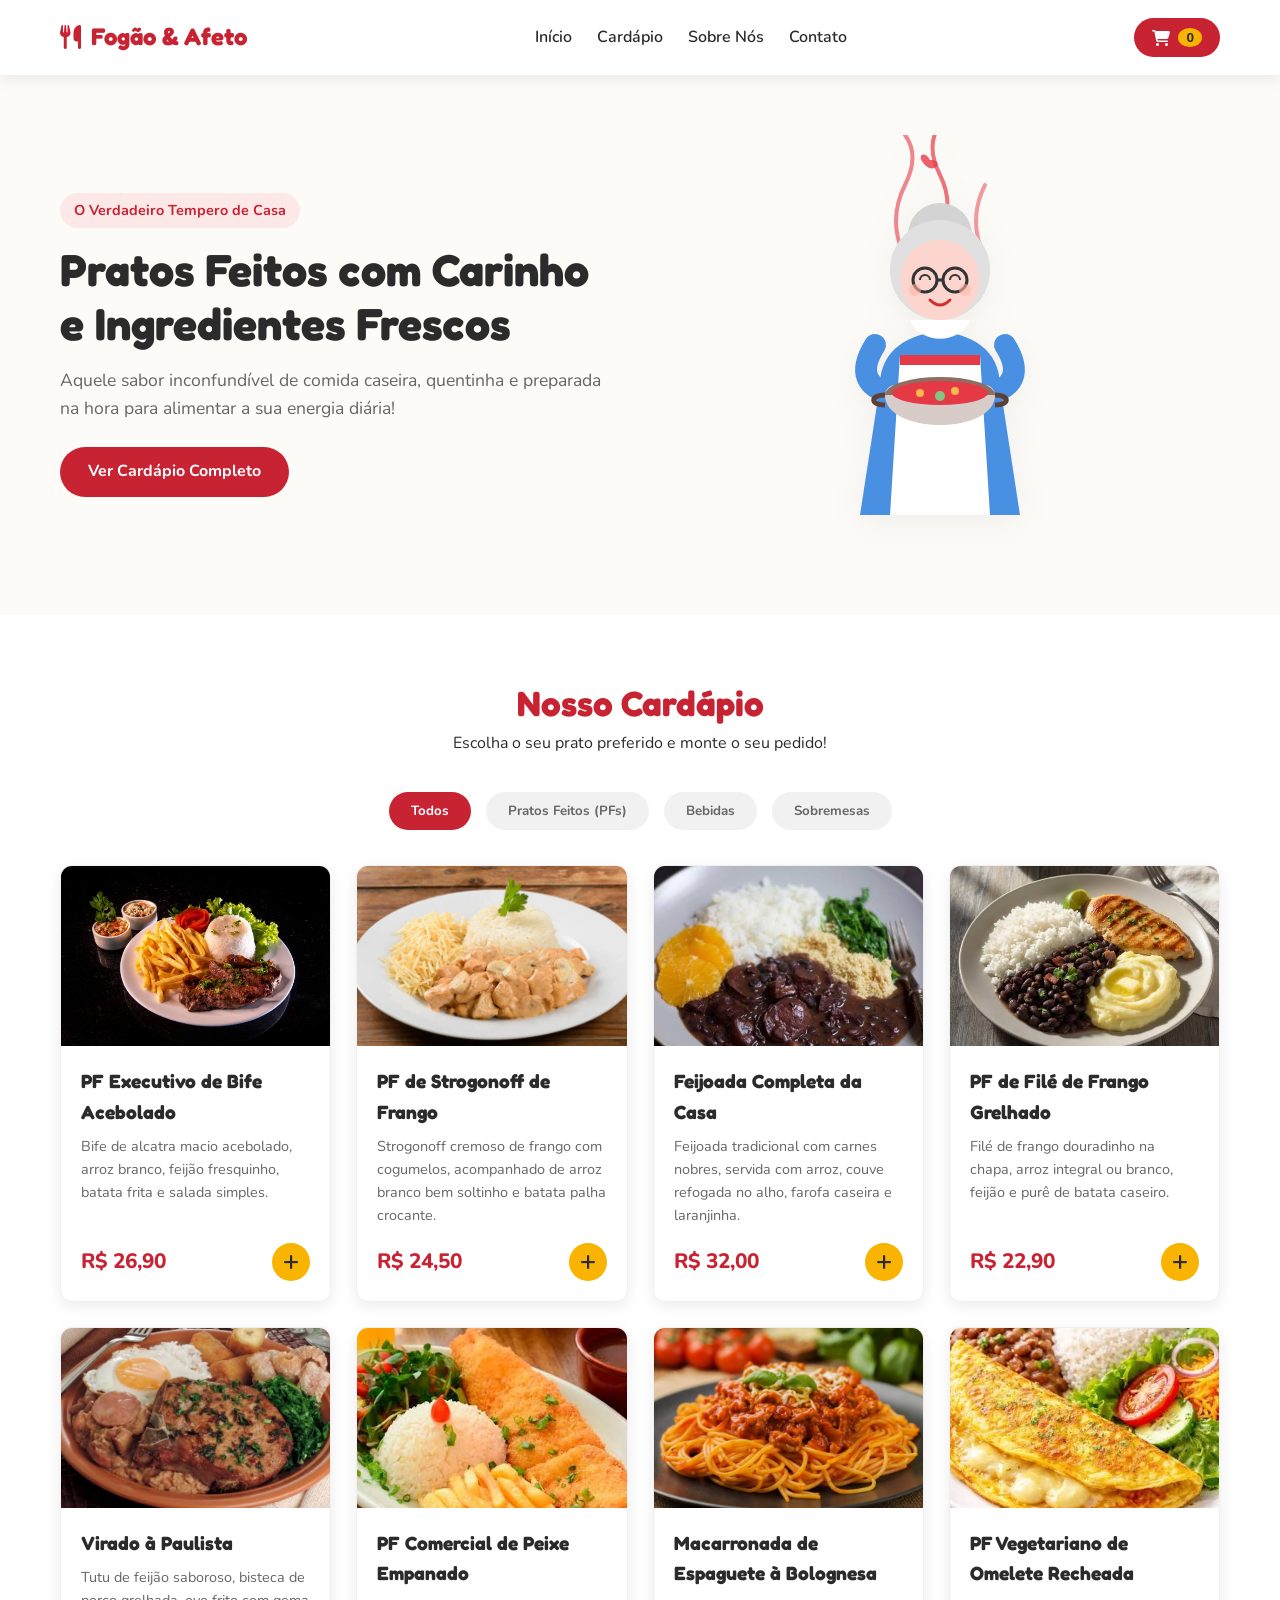
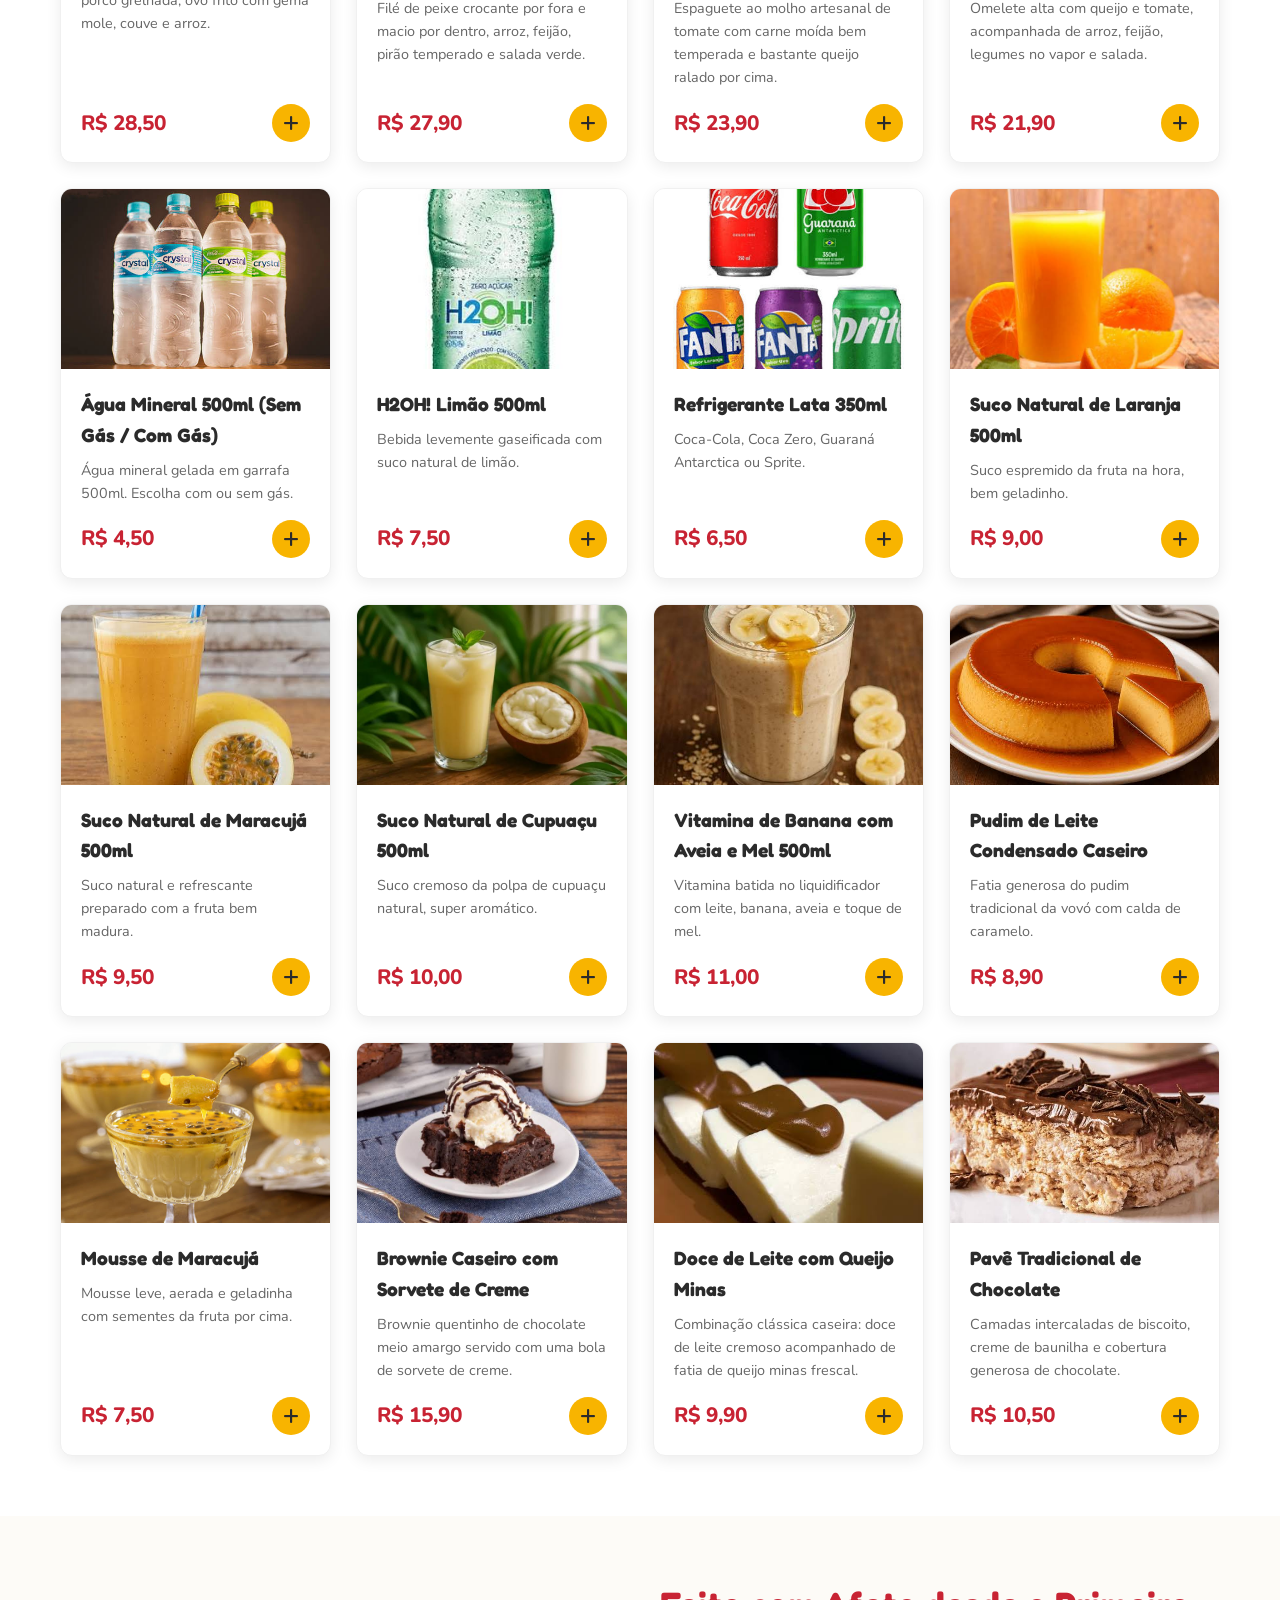
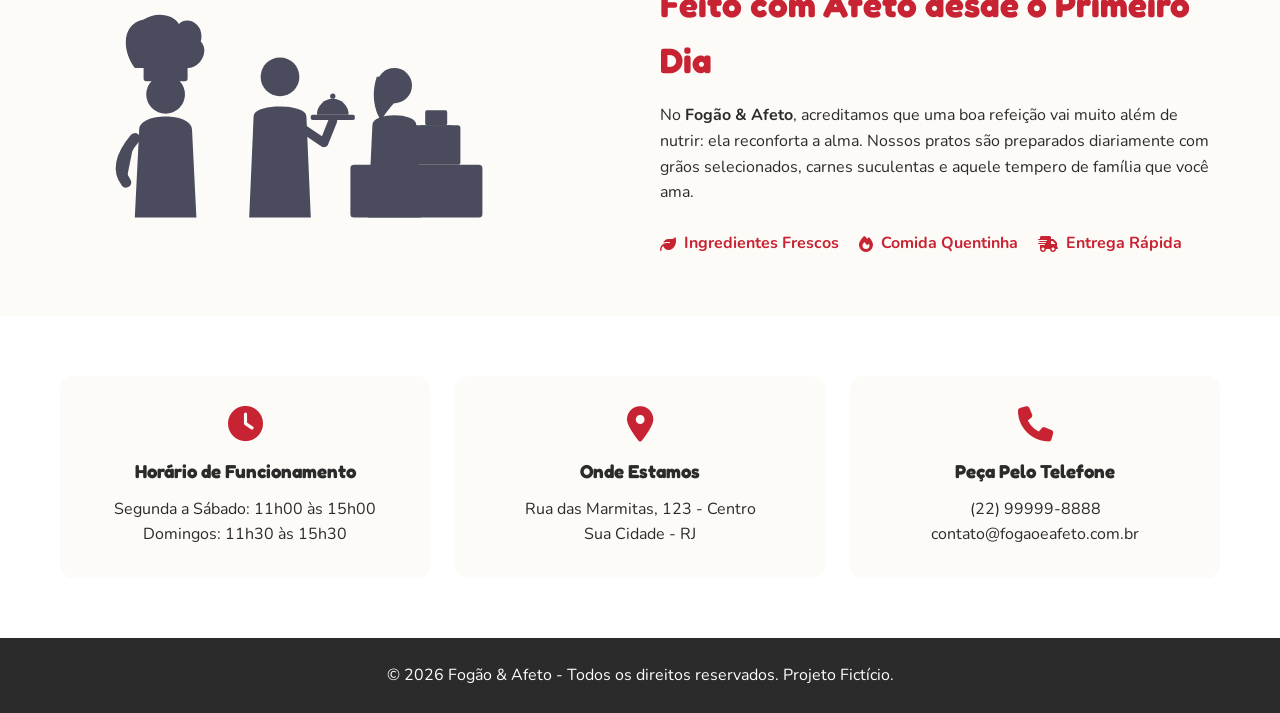
==== index.html @ 915a9071 "Add files via upload Publicando site Fogão e Afeto" ====
<!DOCTYPE html>
<html lang="pt-BR">

<head>
  <meta charset="UTF-8">
  <meta name="viewport" content="width=device-width, initial-scale=1.0">
  <title>Fogão & Afeto | Comida Caseira</title>
  <!-- Google Fonts -->
  <link rel="preconnect" href="https://fonts.googleapis.com">
  <link rel="preconnect" href="https://fonts.gstatic.com" crossorigin>
  <link href="https://fonts.googleapis.com/css2?family=Fredoka:wght@400;600;700&family=Nunito:wght@400;600;700;800&display=swap" rel="stylesheet">
  <!-- Font Awesome Icons -->
  <link rel="stylesheet" href="https://cdnjs.cloudflare.com/ajax/libs/font-awesome/6.4.0/css/all.min.css">
  <!-- CSS Customizado -->
  <link rel="stylesheet" href="style.css">
</head>

<body>

  <!-- NAVBAR -->
  <header class="navbar">
    <div class="container nav-container">
      <div class="logo">
        <i class="fa-solid fa-utensils"></i>
        <span>Fogão & Afeto</span>
      </div>

      <nav class="nav-menu">
        <a href="#home">Início</a>
        <a href="#cardapio">Cardápio</a>
        <a href="#sobre">Sobre Nós</a>
        <a href="#contato">Contato</a>
      </nav>

      <button class="cart-btn" id="open-cart-btn">
        <i class="fa-solid fa-cart-shopping"></i>
        <span class="cart-count" id="cart-count">0</span>
      </button>
    </div>
  </header>

  <!-- HERO SECTION (Com a Vovó SVG sem fundo) -->
  <section id="home" class="hero">
    <div class="container hero-content">
      <div class="hero-text">
        <span class="badge">O Verdadeiro Tempero de Casa</span>
        <h1>Pratos Feitos com Carinho e Ingredientes Frescos</h1>
        <p>Aquele sabor inconfundível de comida caseira, quentinha e preparada na hora para alimentar a sua energia diária!</p>
        <a href="#cardapio" class="btn btn-primary">Ver Cardápio Completo</a>
      </div>
      <div class="hero-image">
        <svg viewBox="0 0 400 420" class="vovo-svg" xmlns="http://www.w3.org/2000/svg">
          <!-- Vapores / Fumacinha com corações -->
          <path d="M 160 110 Q 150 80 165 50 Q 180 20 165 0" fill="none" stroke="#E63946" stroke-width="4" stroke-linecap="round" opacity="0.6" />
          <path d="M 200 100 Q 215 70 200 40 Q 185 10 200 -10" fill="none" stroke="#E63946" stroke-width="4" stroke-linecap="round" opacity="0.7" />
          <path d="M 240 110 Q 230 80 245 50" fill="none" stroke="#E63946" stroke-width="4" stroke-linecap="round" opacity="0.5" />
          <path d="M 190 25 C 185 15, 175 20, 185 30 C 195 40, 205 25, 190 25 Z" fill="#E63946" opacity="0.8" />

          <!-- Cabelo Coque -->
          <circle cx="200" cy="100" r="32" fill="#D3D3D3" />
          <circle cx="200" cy="135" r="50" fill="#E0E0E0" />

          <!-- Rosto -->
          <circle cx="200" cy="145" r="40" fill="#FCD5CE" />

          <!-- Óculos e Olhos -->
          <circle cx="185" cy="145" r="12" fill="none" stroke="#333" stroke-width="3" />
          <circle cx="215" cy="145" r="12" fill="none" stroke="#333" stroke-width="3" />
          <line x1="197" y1="145" x2="203" y2="145" stroke="#333" stroke-width="3" />
          <path d="M 180 145 A 5 5 0 0 1 190 145" fill="none" stroke="#333" stroke-width="2" />
          <path d="M 210 145 A 5 5 0 0 1 220 145" fill="none" stroke="#333" stroke-width="2" />

          <!-- Sorriso e Bochechas -->
          <path d="M 190 165 Q 200 175 210 165" fill="none" stroke="#D32F2F" stroke-width="3" stroke-linecap="round" />
          <circle cx="175" cy="155" r="6" fill="#FFB5A7" opacity="0.6" />
          <circle cx="225" cy="155" r="6" fill="#FFB5A7" opacity="0.6" />

          <!-- Roupa / Vestido -->
          <path d="M 140 250 C 140 180, 260 180, 260 250 L 280 380 L 120 380 Z" fill="#4A90E2" />
          <path d="M 170 185 C 180 210, 220 210, 230 185 Z" fill="#FFF" />

          <!-- Avental -->
          <path d="M 160 220 L 240 220 L 250 380 L 150 380 Z" fill="#FFFFFF" />
          <path d="M 160 220 L 240 220 L 240 230 L 160 230 Z" fill="#E63946" />

          <!-- Braços segurando a panela -->
          <path d="M 135 210 Q 110 250 155 260" fill="none" stroke="#4A90E2" stroke-width="22" stroke-linecap="round" />
          <path d="M 265 210 Q 290 250 245 260" fill="none" stroke="#4A90E2" stroke-width="22" stroke-linecap="round" />
          <circle cx="155" cy="260" r="10" fill="#FCD5CE" />
          <circle cx="245" cy="260" r="10" fill="#FCD5CE" />

          <!-- Panela de Comida -->
          <ellipse cx="200" cy="260" rx="55" ry="18" fill="#8D6E63" />
          <path d="M 145 260 C 145 300, 255 300, 255 260 Z" fill="#D7CCC8" />
          <path d="M 145 260 C 130 260, 130 270, 145 270" fill="none" stroke="#5D4037" stroke-width="5" />
          <path d="M 255 260 C 270 260, 270 270, 255 270" fill="none" stroke="#5D4037" stroke-width="5" />
          <ellipse cx="200" cy="258" rx="48" ry="12" fill="#E63946" />
          <circle cx="180" cy="258" r="4" fill="#FFB74D" />
          <circle cx="200" cy="261" r="5" fill="#81C784" />
          <circle cx="215" cy="256" r="4" fill="#FFB74D" />
        </svg>
      </div>
    </div>
  </section>

  <!-- SEÇÃO DE CARDÁPIO -->
  <section id="cardapio" class="menu-section">
    <div class="container">
      <div class="section-header">
        <h2>Nosso Cardápio</h2>
        <p>Escolha o seu prato preferido e monte o seu pedido!</p>
      </div>

      <!-- Filtros de Categoria -->
      <div class="category-filters">
        <button class="filter-btn active" data-category="todos">Todos</button>
        <button class="filter-btn" data-category="pfs">Pratos Feitos (PFs)</button>
        <button class="filter-btn" data-category="bebidas">Bebidas</button>
        <button class="filter-btn" data-category="sobremesas">Sobremesas</button>
      </div>

      <!-- Grid de Pratos (Renderizado via JS) -->
      <div class="menu-grid" id="menu-grid"></div>
    </div>
  </section>

  <!-- SEÇÃO SOBRE NÓS (Com as Silhuetas da Equipe) -->
  <section id="sobre" class="about-section">
    <div class="container about-container">
      <div class="about-image">
        <svg viewBox="0 0 500 300" class="team-silhouettes" xmlns="http://www.w3.org/2000/svg">
          <g fill="#2B2D42">
            <!-- 1. Chef de Cozinha -->
            <path d="M 85 100 C 70 80, 70 50, 95 45 C 110 35, 130 40, 135 50 C 145 40, 165 50, 160 70 C 170 80, 160 100, 145 100 Z" />
            <rect x="95" y="95" width="50" height="20" rx="3" />
            <circle cx="120" cy="130" r="22" />
            <path d="M 85 270 L 90 170 C 90 150, 150 150, 150 170 L 155 270 Z" />
            <path d="M 85 180 Q 60 210 75 230" stroke="#2B2D42" stroke-width="12" stroke-linecap="round" />

            <!-- 2. Garçom com Bandeja -->
            <circle cx="250" cy="110" r="22" />
            <path d="M 215 270 L 220 155 C 220 140, 280 140, 280 155 L 285 270 Z" />
            <path d="M 270 165 L 300 185 L 310 160" fill="none" stroke="#2B2D42" stroke-width="10" stroke-linecap="round" stroke-linejoin="round" />
            <rect x="285" y="153" width="50" height="6" rx="2" />
            <path d="M 292 153 A 18 18 0 0 1 328 153 Z" />
            <circle cx="310" cy="132" r="3" />

            <!-- 3. Moça no Caixa -->
            <circle cx="380" cy="120" r="20" />
            <path d="M 360 110 C 350 140, 365 160, 365 160 C 375 140, 395 130, 395 110 Z" />
            <path d="M 350 270 L 355 165 C 355 150, 405 150, 405 165 L 410 270 Z" />
            <rect x="330" y="210" width="150" height="60" fill="#2B2D42" rx="4" />
            <rect x="400" y="165" width="55" height="45" rx="3" />
            <polygon points="410,165 445,165 450,185 405,185" />
            <rect x="415" y="148" width="25" height="17" rx="2" />
          </g>
        </svg>
      </div>
      <div class="about-text">
        <h2>Feito com Afeto desde o Primeiro Dia</h2>
        <p>No <strong>Fogão & Afeto</strong>, acreditamos que uma boa refeição vai muito além de nutrir: ela reconforta a alma. Nossos pratos são preparados diariamente com grãos selecionados, carnes suculentas e aquele tempero de família que você ama.</p>
        <div class="features">
          <div class="feature-item">
            <i class="fa-solid fa-leaf"></i>
            <span>Ingredientes Frescos</span>
          </div>
          <div class="feature-item">
            <i class="fa-solid fa-fire"></i>
            <span>Comida Quentinha</span>
          </div>
          <div class="feature-item">
            <i class="fa-solid fa-truck-fast"></i>
            <span>Entrega Rápida</span>
          </div>
        </div>
      </div>
    </div>
  </section>

  <!-- SEÇÃO DE CONTATO E HORÁRIOS -->
  <section id="contato" class="info-section">
    <div class="container info-grid">
      <div class="info-card">
        <i class="fa-solid fa-clock"></i>
        <h3>Horário de Funcionamento</h3>
        <p>Segunda a Sábado: 11h00 às 15h00</p>
        <p>Domingos: 11h30 às 15h30</p>
      </div>
      <div class="info-card">
        <i class="fa-solid fa-location-dot"></i>
        <h3>Onde Estamos</h3>
        <p>Rua das Marmitas, 123 - Centro</p>
        <p>Sua Cidade - RJ</p>
      </div>
      <div class="info-card">
        <i class="fa-solid fa-phone"></i>
        <h3>Peça Pelo Telefone</h3>
        <p>(22) 99999-8888</p>
        <p>contato@fogaoeafeto.com.br</p>
      </div>
    </div>
  </section>

  <!-- RODAPÉ -->
  <footer class="footer">
    <div class="container">
      <p>&copy; 2026 Fogão & Afeto - Todos os direitos reservados. Projeto Fictício.</p>
    </div>
  </footer>

  <!-- MODAL DO CARRINHO DE COMPRAS -->
  <div class="cart-modal" id="cart-modal">
    <div class="cart-modal-content">
      <div class="cart-header">
        <h3>Seu Pedido</h3>
        <button class="close-btn" id="close-cart-btn">&times;</button>
      </div>

      <div class="cart-items" id="cart-items">
        <!-- Itens do carrinho aparecem aqui dinamicamente -->
      </div>

      <div class="cart-footer">
        <div class="cart-summary">
          <div class="summary-line">
            <span>Subtotal:</span>
            <span id="subtotal-val">R$ 0,00</span>
          </div>
          <div class="summary-line">
            <span>Taxa de Entrega:</span>
            <span>R$ 5,00</span>
          </div>
          <div class="summary-line total">
            <span>Total:</span>
            <span id="total-val">R$ 5,00</span>
          </div>
        </div>

        <button class="btn btn-checkout" id="checkout-btn">
          <i class="fa-brands fa-whatsapp"></i> Finalizar Pedido no WhatsApp
        </button>
      </div>
    </div>
  </div>

  <script src="script.js"></script>
</body>

</html>
---- style.css ----
/* RESET BÁSICO */
* {
  margin: 0;
  padding: 0;
  box-sizing: border-box;
}

html {
  scroll-behavior: smooth;
}

:root {
  --primary-color: #c82333;
  --primary-hover: #a71d2a;
  --secondary-color: #f8b400;
  --text-dark: #2b2b2b;
  --text-light: #666666;
  --bg-light: #fdfbf7;
  --white: #ffffff;
  --shadow: 0 4px 15px rgba(0, 0, 0, 0.08);
  --radius: 12px;
}

body {
  font-family: "Nunito", sans-serif;
  background-color: var(--bg-light);
  color: var(--text-dark);
  line-height: 1.6;
}

h1,
h2,
h3,
.logo span {
  font-family: "Fredoka", sans-serif;
}

.container {
  max-width: 1200px;
  margin: 0 auto;
  padding: 0 20px;
}

/* NAVBAR */
.navbar {
  background-color: var(--white);
  box-shadow: var(--shadow);
  position: sticky;
  top: 0;
  z-index: 100;
}

.nav-container {
  display: flex;
  justify-content: space-between;
  align-items: center;
  height: 75px;
}

.logo {
  display: flex;
  align-items: center;
  gap: 10px;
  font-size: 1.5rem;
  font-weight: 700;
  color: var(--primary-color);
}

.nav-menu {
  display: flex;
  gap: 25px;
}

.nav-menu a {
  text-decoration: none;
  color: var(--text-dark);
  font-weight: 600;
  transition: color 0.2s;
}

.nav-menu a:hover {
  color: var(--primary-color);
}

.cart-btn {
  background-color: var(--primary-color);
  color: var(--white);
  border: none;
  padding: 10px 18px;
  border-radius: 20px;
  cursor: pointer;
  display: flex;
  align-items: center;
  gap: 8px;
  font-size: 1rem;
  font-weight: 700;
  transition: background-color 0.2s;
}

.cart-btn:hover {
  background-color: var(--primary-hover);
}

.cart-count {
  background-color: var(--secondary-color);
  color: var(--text-dark);
  padding: 2px 8px;
  border-radius: 50%;
  font-size: 0.85rem;
}

/* HERO SECTION (Com a Vovó SVG) */
.hero {
  padding: 60px 0;
}

.hero-content {
  display: grid;
  grid-template-columns: 1fr 1fr;
  align-items: center;
  gap: 40px;
}

.badge {
  background-color: #fde8e8;
  color: var(--primary-color);
  padding: 6px 14px;
  border-radius: 20px;
  font-weight: 700;
  font-size: 0.9rem;
  display: inline-block;
  margin-bottom: 15px;
}

.hero-text h1 {
  font-size: 2.8rem;
  color: var(--text-dark);
  line-height: 1.2;
  margin-bottom: 15px;
}

.hero-text p {
  color: var(--text-light);
  font-size: 1.1rem;
  margin-bottom: 25px;
}

.btn {
  display: inline-block;
  padding: 12px 28px;
  border-radius: 30px;
  text-decoration: none;
  font-weight: 700;
  transition:
    transform 0.2s,
    background-color 0.2s;
}

.btn-primary {
  background-color: var(--primary-color);
  color: var(--white);
}

.btn-primary:hover {
  background-color: var(--primary-hover);
  transform: translateY(-2px);
}

.hero-image {
  display: flex;
  justify-content: center;
  align-items: center;
  background: transparent;
}

.vovo-svg {
  width: 100%;
  max-width: 400px;
  height: auto;
  filter: drop-shadow(0px 8px 16px rgba(0, 0, 0, 0.05));
}

/* CARDÁPIO */
.menu-section {
  padding: 60px 0;
  background-color: var(--white);
}

.section-header {
  text-align: center;
  margin-bottom: 35px;
}

.section-header h2 {
  font-size: 2.2rem;
  color: var(--primary-color);
}

.category-filters {
  display: flex;
  justify-content: center;
  gap: 15px;
  margin-bottom: 35px;
  flex-wrap: wrap;
}

.filter-btn {
  background-color: #f1f1f1;
  border: none;
  padding: 10px 22px;
  border-radius: 20px;
  cursor: pointer;
  font-weight: 700;
  font-family: "Nunito", sans-serif;
  color: var(--text-light);
  transition: all 0.2s;
}

.filter-btn.active,
.filter-btn:hover {
  background-color: var(--primary-color);
  color: var(--white);
}

.menu-grid {
  display: grid;
  grid-template-columns: repeat(auto-fill, minmax(260px, 1fr));
  gap: 25px;
}

.card {
  background-color: var(--white);
  border-radius: var(--radius);
  overflow: hidden;
  box-shadow: var(--shadow);
  border: 1px solid #f0f0f0;
  display: flex;
  flex-direction: column;
  transition: transform 0.2s;
}

.card:hover {
  transform: translateY(-5px);
}

.card-img {
  width: 100%;
  height: 180px;
  object-fit: cover;
}

.card-body {
  padding: 20px;
  display: flex;
  flex-direction: column;
  flex-grow: 1;
}

.card-title {
  font-size: 1.2rem;
  margin-bottom: 8px;
}

.card-desc {
  font-size: 0.9rem;
  color: var(--text-light);
  margin-bottom: 15px;
  flex-grow: 1;
}

.card-footer {
  display: flex;
  justify-content: space-between;
  align-items: center;
}

.card-price {
  font-size: 1.3rem;
  font-weight: 800;
  color: var(--primary-color);
}

.add-btn {
  background-color: var(--secondary-color);
  color: var(--text-dark);
  border: none;
  width: 38px;
  height: 38px;
  border-radius: 50%;
  cursor: pointer;
  display: flex;
  align-items: center;
  justify-content: center;
  font-size: 1.1rem;
  transition: transform 0.2s;
}

.add-btn:hover {
  transform: scale(1.1);
}

/* SOBRE NÓS */
.about-section {
  padding: 60px 0;
}

.about-container {
  display: grid;
  grid-template-columns: 1fr 1fr;
  align-items: center;
  gap: 40px;
}

.team-silhouettes {
  width: 100%;
  max-width: 440px;
  height: auto;
  opacity: 0.85;
}

.about-text h2 {
  font-size: 2.2rem;
  color: var(--primary-color);
  margin-bottom: 15px;
}

.features {
  display: flex;
  gap: 20px;
  margin-top: 25px;
}

.feature-item {
  display: flex;
  align-items: center;
  gap: 8px;
  font-weight: 700;
  color: var(--primary-color);
}

/* CONTATO */
.info-section {
  padding: 60px 0;
  background-color: var(--white);
}

.info-grid {
  display: grid;
  grid-template-columns: repeat(auto-fit, minmax(280px, 1fr));
  gap: 25px;
}

.info-card {
  text-align: center;
  padding: 30px;
  background-color: var(--bg-light);
  border-radius: var(--radius);
}

.info-card i {
  font-size: 2.2rem;
  color: var(--primary-color);
  margin-bottom: 15px;
}

.info-card h3 {
  margin-bottom: 10px;
}

/* FOOTER */
.footer {
  background-color: var(--text-dark);
  color: var(--white);
  text-align: center;
  padding: 25px 0;
}

/* MODAL CARRINHO */
.cart-modal {
  position: fixed;
  top: 0;
  left: 0;
  width: 100%;
  height: 100%;
  background-color: rgba(0, 0, 0, 0.5);
  display: none;
  justify-content: center;
  align-items: center;
  z-index: 1000;
}

.cart-modal.open {
  display: flex;
}

.cart-modal-content {
  background-color: var(--white);
  width: 90%;
  max-width: 450px;
  border-radius: var(--radius);
  padding: 25px;
  max-height: 85vh;
  display: flex;
  flex-direction: column;
}

.cart-header {
  display: flex;
  justify-content: space-between;
  align-items: center;
  border-bottom: 1px solid #eee;
  padding-bottom: 15px;
}

.close-btn {
  background: none;
  border: none;
  font-size: 1.8rem;
  cursor: pointer;
  color: var(--text-light);
}

.cart-items {
  flex-grow: 1;
  overflow-y: auto;
  padding: 15px 0;
  display: flex;
  flex-direction: column;
  gap: 12px;
}

.cart-item-row {
  display: flex;
  justify-content: space-between;
  align-items: center;
  background-color: #f9f9f9;
  padding: 10px;
  border-radius: 8px;
}

.cart-item-info {
  display: flex;
  flex-direction: column;
}

.cart-item-title {
  font-weight: 700;
  font-size: 0.95rem;
}

.cart-item-price {
  color: var(--primary-color);
  font-weight: 800;
}

.cart-item-actions {
  display: flex;
  align-items: center;
  gap: 10px;
}

.qty-btn {
  background-color: #e2e8f0;
  border: none;
  width: 26px;
  height: 26px;
  border-radius: 4px;
  cursor: pointer;
  font-weight: 700;
}

.cart-summary {
  border-top: 1px solid #eee;
  padding-top: 15px;
  margin-bottom: 15px;
}

.summary-line {
  display: flex;
  justify-content: space-between;
  margin-bottom: 8px;
}

.summary-line.total {
  font-size: 1.2rem;
  font-weight: 800;
  color: var(--primary-color);
}

.btn-checkout {
  width: 100%;
  background-color: #25d366;
  color: var(--white);
  border: none;
  padding: 14px;
  border-radius: 30px;
  font-weight: 700;
  font-size: 1rem;
  cursor: pointer;
  display: flex;
  justify-content: center;
  align-items: center;
  gap: 10px;
}

.btn-checkout:hover {
  background-color: #1eb956;
}

/* RESPONSIVIDADE */
@media (max-width: 768px) {
  .hero-content,
  .about-container {
    grid-template-columns: 1fr;
    text-align: center;
  }

  .features {
    justify-content: center;
  }

  .nav-menu {
    display: none;
  }
}
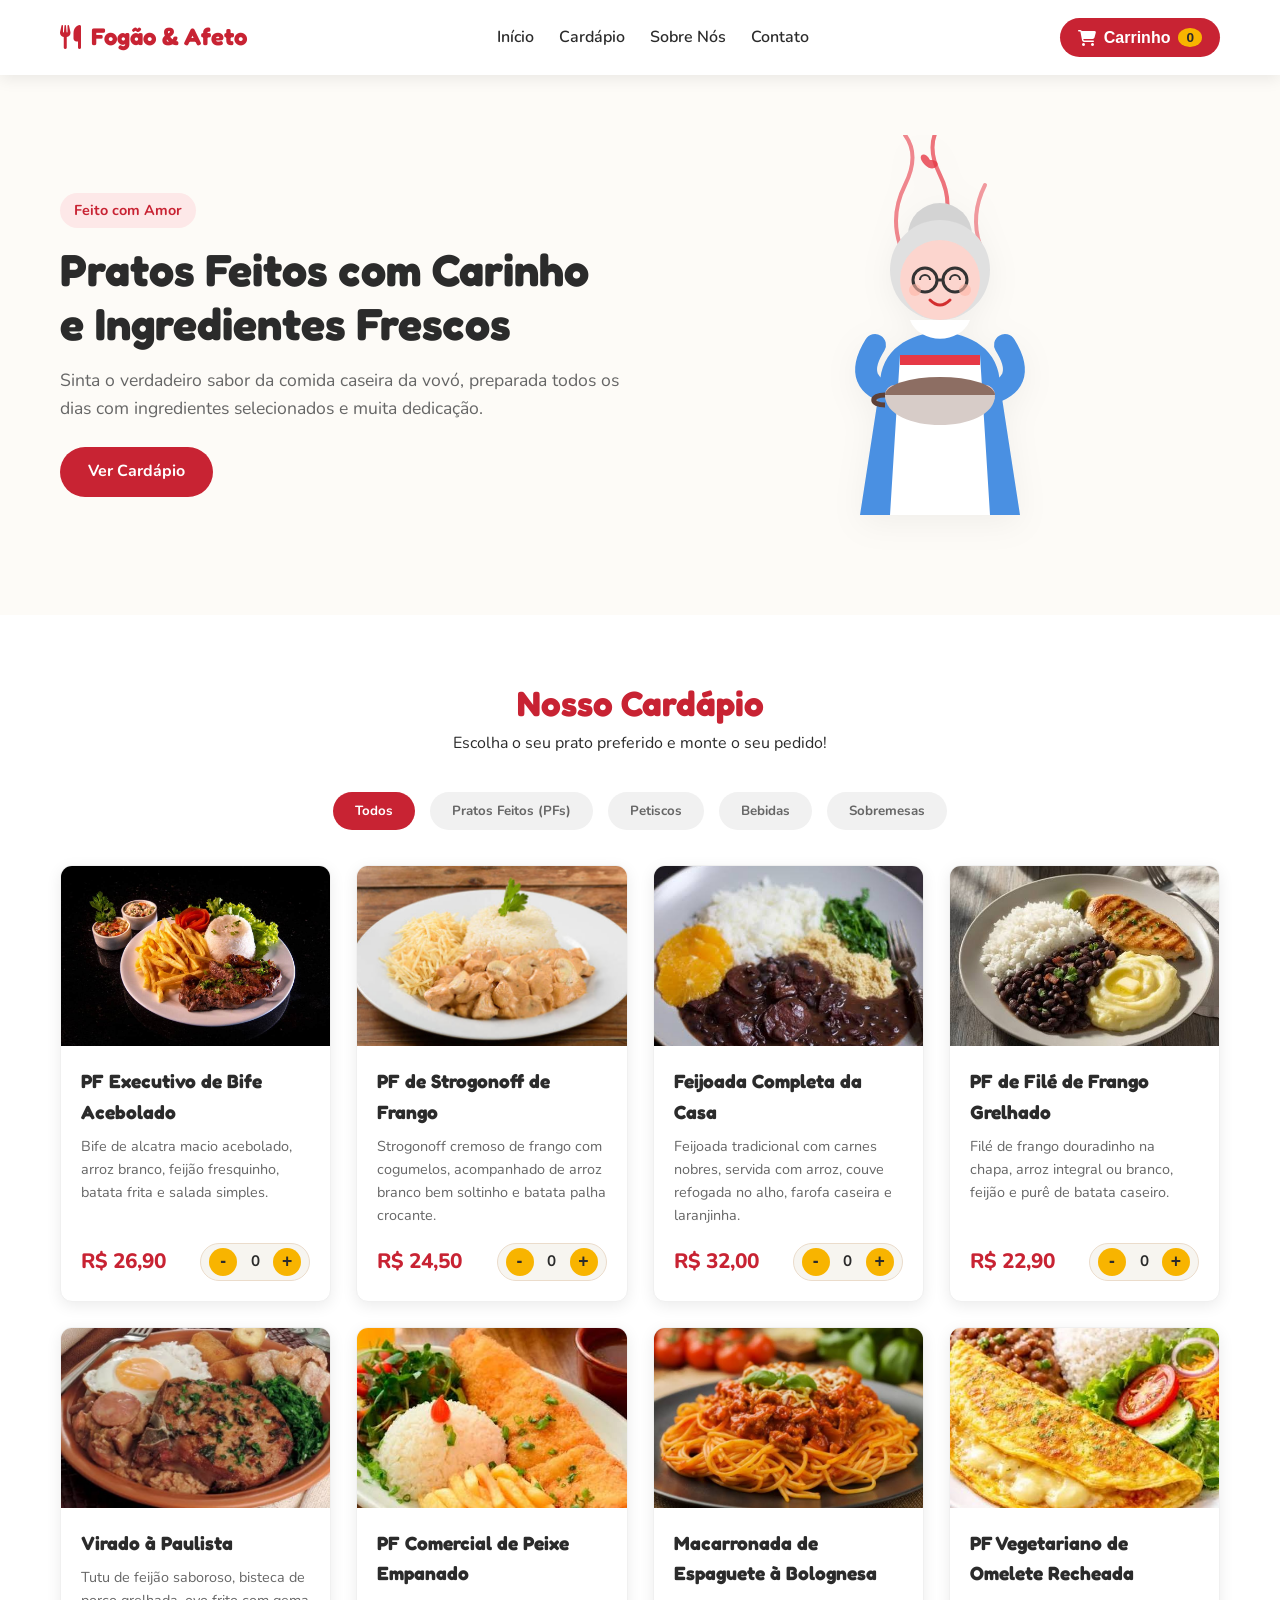
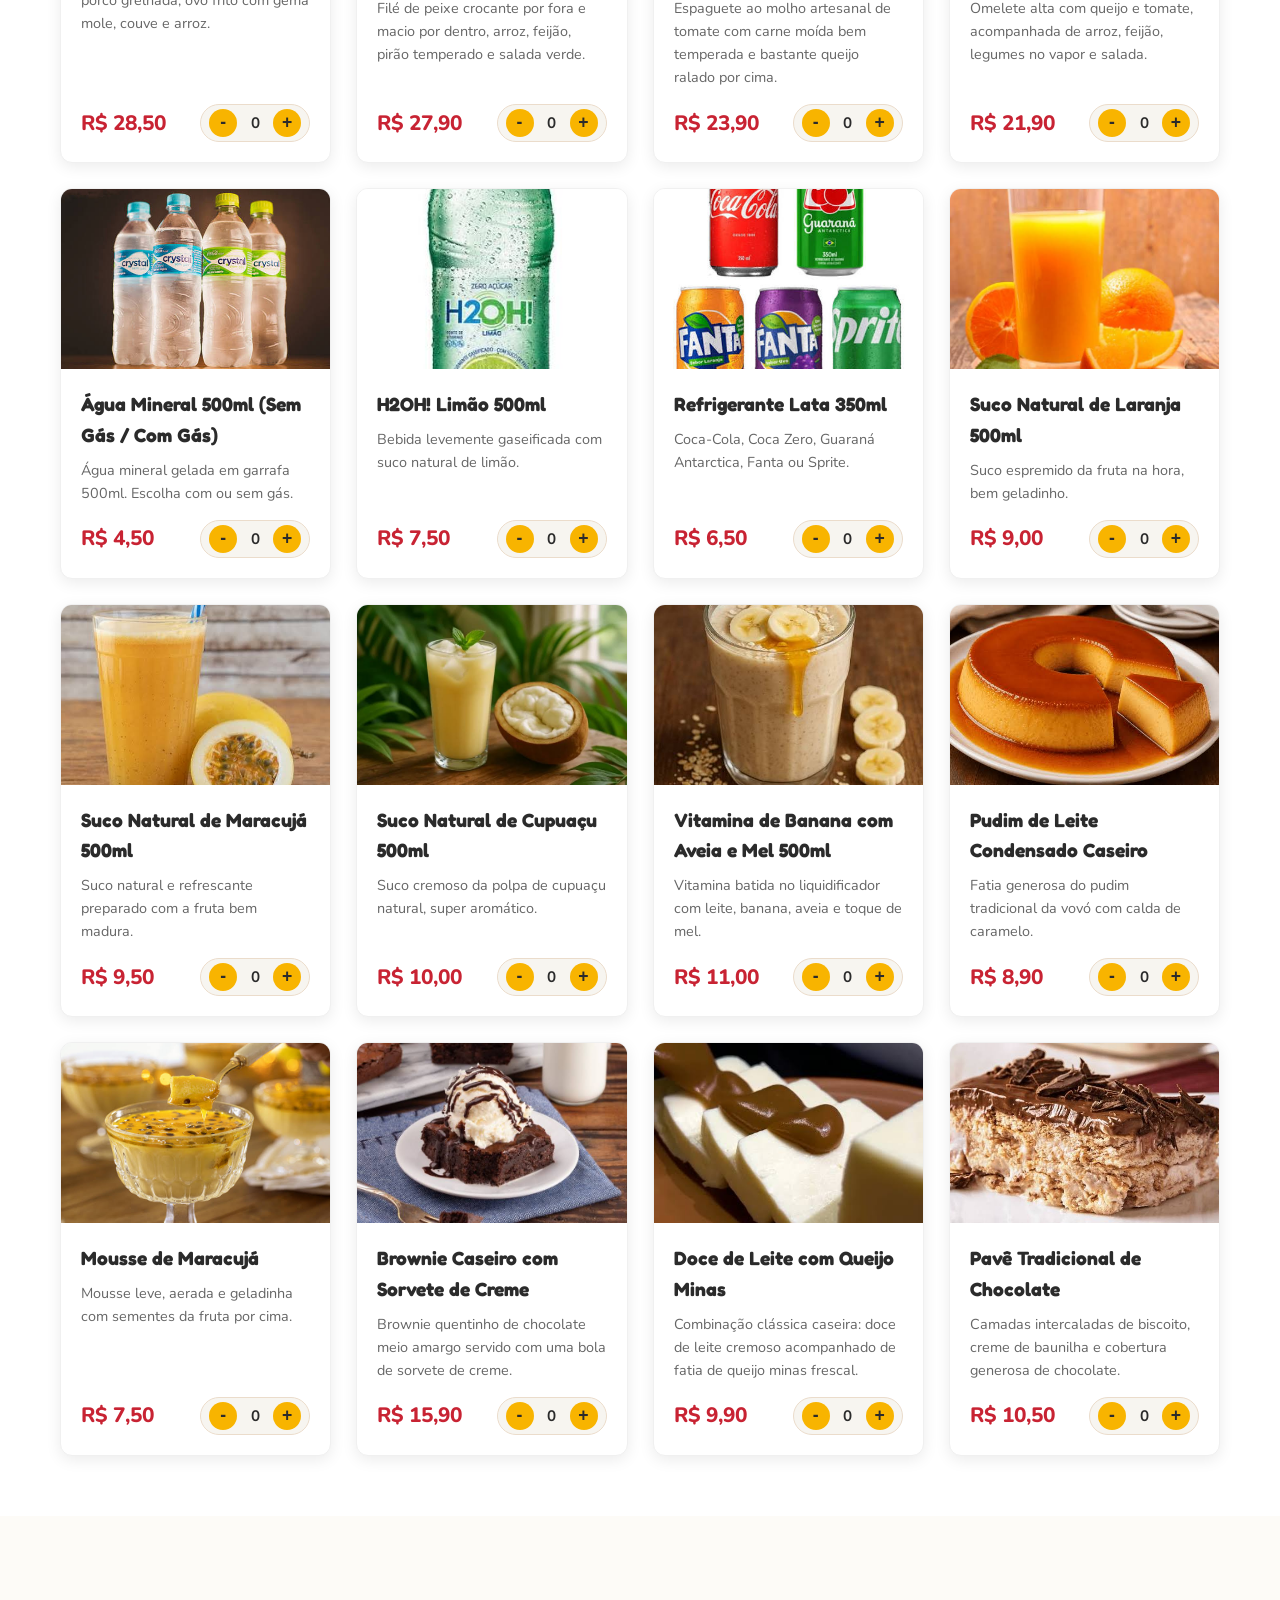
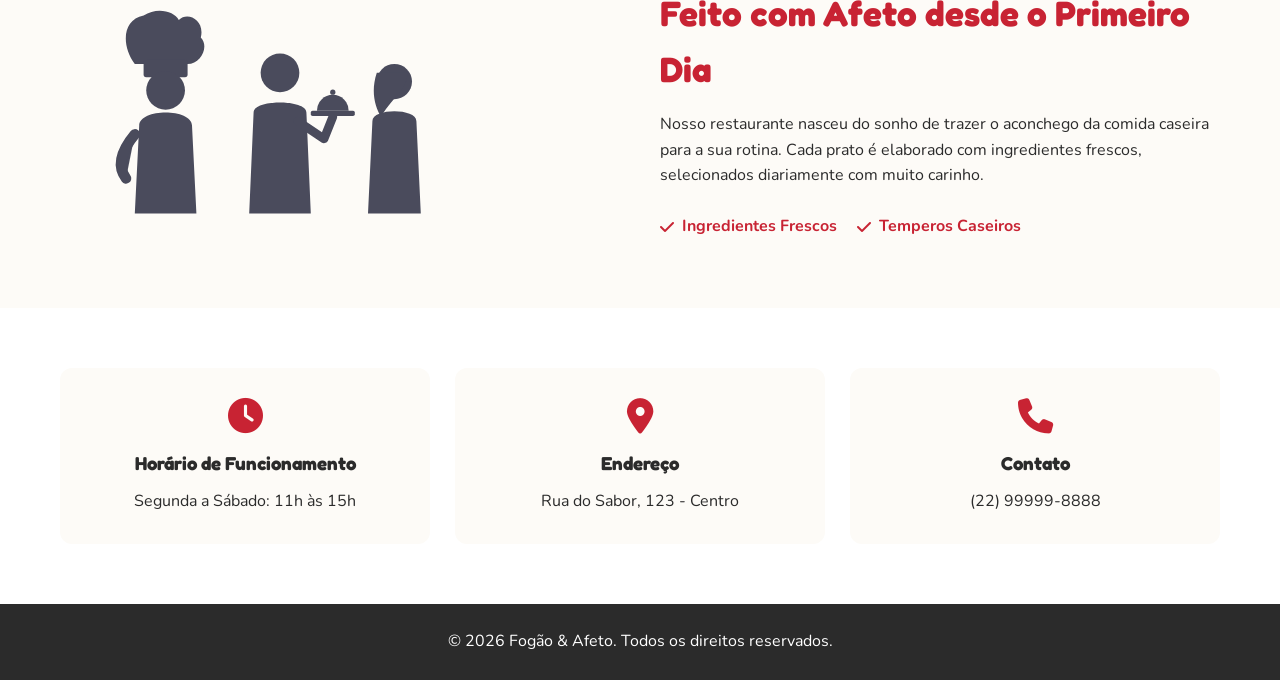
==== commit 68ad447b: "Update index.html" ====
--- a/index.html
+++ b/index.html
@@ -4,15 +4,12 @@
 <head>
   <meta charset="UTF-8">
   <meta name="viewport" content="width=device-width, initial-scale=1.0">
-  <title>Fogão & Afeto | Comida Caseira</title>
+  <title>Fogão e Afeto - Comida Caseira</title>
+  <link rel="stylesheet" href="style.css">
   <!-- Google Fonts -->
-  <link rel="preconnect" href="https://fonts.googleapis.com">
-  <link rel="preconnect" href="https://fonts.gstatic.com" crossorigin>
-  <link href="https://fonts.googleapis.com/css2?family=Fredoka:wght@400;600;700&family=Nunito:wght@400;600;700;800&display=swap" rel="stylesheet">
-  <!-- Font Awesome Icons -->
+  <link href="https://fonts.googleapis.com/css2?family=Fredoka:wght@400;600&family=Nunito:wght@400;600;700;800&display=swap" rel="stylesheet">
+  <!-- FontAwesome para ícones -->
   <link rel="stylesheet" href="https://cdnjs.cloudflare.com/ajax/libs/font-awesome/6.4.0/css/all.min.css">
-  <!-- CSS Customizado -->
-  <link rel="stylesheet" href="style.css">
 </head>
 
 <body>
@@ -24,29 +21,28 @@
         <i class="fa-solid fa-utensils"></i>
         <span>Fogão & Afeto</span>
       </div>
-
       <nav class="nav-menu">
         <a href="#home">Início</a>
         <a href="#cardapio">Cardápio</a>
         <a href="#sobre">Sobre Nós</a>
         <a href="#contato">Contato</a>
       </nav>
-
       <button class="cart-btn" id="open-cart-btn">
         <i class="fa-solid fa-cart-shopping"></i>
+        <span>Carrinho</span>
         <span class="cart-count" id="cart-count">0</span>
       </button>
     </div>
   </header>
 
-  <!-- HERO SECTION (Com a Vovó SVG sem fundo) -->
+  <!-- HERO SECTION -->
   <section id="home" class="hero">
     <div class="container hero-content">
       <div class="hero-text">
-        <span class="badge">O Verdadeiro Tempero de Casa</span>
+        <span class="badge">Feito com Amor</span>
         <h1>Pratos Feitos com Carinho e Ingredientes Frescos</h1>
-        <p>Aquele sabor inconfundível de comida caseira, quentinha e preparada na hora para alimentar a sua energia diária!</p>
-        <a href="#cardapio" class="btn btn-primary">Ver Cardápio Completo</a>
+        <p>Sinta o verdadeiro sabor da comida caseira da vovó, preparada todos os dias com ingredientes selecionados e muita dedicação.</p>
+        <a href="#cardapio" class="btn btn-primary">Ver Cardápio</a>
       </div>
       <div class="hero-image">
         <svg viewBox="0 0 400 420" class="vovo-svg" xmlns="http://www.w3.org/2000/svg">
@@ -93,17 +89,12 @@
           <ellipse cx="200" cy="260" rx="55" ry="18" fill="#8D6E63" />
           <path d="M 145 260 C 145 300, 255 300, 255 260 Z" fill="#D7CCC8" />
           <path d="M 145 260 C 130 260, 130 270, 145 270" fill="none" stroke="#5D4037" stroke-width="5" />
-          <path d="M 255 260 C 270 260, 270 270, 255 270" fill="none" stroke="#5D4037" stroke-width="5" />
-          <ellipse cx="200" cy="258" rx="48" ry="12" fill="#E63946" />
-          <circle cx="180" cy="258" r="4" fill="#FFB74D" />
-          <circle cx="200" cy="261" r="5" fill="#81C784" />
-          <circle cx="215" cy="256" r="4" fill="#FFB74D" />
         </svg>
       </div>
     </div>
   </section>
 
-  <!-- SEÇÃO DE CARDÁPIO -->
+  <!-- SEÇÃO CARDÁPIO -->
   <section id="cardapio" class="menu-section">
     <div class="container">
       <div class="section-header">
@@ -111,20 +102,21 @@
         <p>Escolha o seu prato preferido e monte o seu pedido!</p>
       </div>
 
-      <!-- Filtros de Categoria -->
+      <!-- Filtros de Categoria (Com a nova categoria Aperitivos / Petiscos) -->
       <div class="category-filters">
         <button class="filter-btn active" data-category="todos">Todos</button>
         <button class="filter-btn" data-category="pfs">Pratos Feitos (PFs)</button>
+        <button class="filter-btn" data-category="aperitivos">Petiscos</button>
         <button class="filter-btn" data-category="bebidas">Bebidas</button>
         <button class="filter-btn" data-category="sobremesas">Sobremesas</button>
       </div>
 
-      <!-- Grid de Pratos (Renderizado via JS) -->
+      <!-- Grid de Pratos (Renderizado dinamicamente via JS) -->
       <div class="menu-grid" id="menu-grid"></div>
     </div>
   </section>
 
-  <!-- SEÇÃO SOBRE NÓS (Com as Silhuetas da Equipe) -->
+  <!-- SEÇÃO SOBRE NÓS -->
   <section id="sobre" class="about-section">
     <div class="container about-container">
       <div class="about-image">
@@ -149,29 +141,15 @@
             <circle cx="380" cy="120" r="20" />
             <path d="M 360 110 C 350 140, 365 160, 365 160 C 375 140, 395 130, 395 110 Z" />
             <path d="M 350 270 L 355 165 C 355 150, 405 150, 405 165 L 410 270 Z" />
-            <rect x="330" y="210" width="150" height="60" fill="#2B2D42" rx="4" />
-            <rect x="400" y="165" width="55" height="45" rx="3" />
-            <polygon points="410,165 445,165 450,185 405,185" />
-            <rect x="415" y="148" width="25" height="17" rx="2" />
           </g>
         </svg>
       </div>
       <div class="about-text">
         <h2>Feito com Afeto desde o Primeiro Dia</h2>
-        <p>No <strong>Fogão & Afeto</strong>, acreditamos que uma boa refeição vai muito além de nutrir: ela reconforta a alma. Nossos pratos são preparados diariamente com grãos selecionados, carnes suculentas e aquele tempero de família que você ama.</p>
+        <p>Nosso restaurante nasceu do sonho de trazer o aconchego da comida caseira para a sua rotina. Cada prato é elaborado com ingredientes frescos, selecionados diariamente com muito carinho.</p>
         <div class="features">
-          <div class="feature-item">
-            <i class="fa-solid fa-leaf"></i>
-            <span>Ingredientes Frescos</span>
-          </div>
-          <div class="feature-item">
-            <i class="fa-solid fa-fire"></i>
-            <span>Comida Quentinha</span>
-          </div>
-          <div class="feature-item">
-            <i class="fa-solid fa-truck-fast"></i>
-            <span>Entrega Rápida</span>
-          </div>
+          <div class="feature-item"><i class="fa-solid fa-check"></i> Ingredientes Frescos</div>
+          <div class="feature-item"><i class="fa-solid fa-check"></i> Temperos Caseiros</div>
         </div>
       </div>
     </div>
@@ -183,29 +161,24 @@
       <div class="info-card">
         <i class="fa-solid fa-clock"></i>
         <h3>Horário de Funcionamento</h3>
-        <p>Segunda a Sábado: 11h00 às 15h00</p>
-        <p>Domingos: 11h30 às 15h30</p>
+        <p>Segunda a Sábado: 11h às 15h</p>
       </div>
       <div class="info-card">
         <i class="fa-solid fa-location-dot"></i>
-        <h3>Onde Estamos</h3>
-        <p>Rua das Marmitas, 123 - Centro</p>
-        <p>Sua Cidade - RJ</p>
+        <h3>Endereço</h3>
+        <p>Rua do Sabor, 123 - Centro</p>
       </div>
       <div class="info-card">
         <i class="fa-solid fa-phone"></i>
-        <h3>Peça Pelo Telefone</h3>
+        <h3>Contato</h3>
         <p>(22) 99999-8888</p>
-        <p>contato@fogaoeafeto.com.br</p>
-      </div>
-    </div>
-  </section>
-
-  <!-- RODAPÉ -->
+      </div>
+    </div>
+  </section>
+
+  <!-- FOOTER -->
   <footer class="footer">
-    <div class="container">
-      <p>&copy; 2026 Fogão & Afeto - Todos os direitos reservados. Projeto Fictício.</p>
-    </div>
+    <p>&copy; 2026 Fogão & Afeto. Todos os direitos reservados.</p>
   </footer>
 
   <!-- MODAL DO CARRINHO DE COMPRAS -->
@@ -223,27 +196,29 @@
       <div class="cart-footer">
         <div class="cart-summary">
           <div class="summary-line">
-            <span>Subtotal:</span>
+            <span>Subtotal</span>
             <span id="subtotal-val">R$ 0,00</span>
           </div>
           <div class="summary-line">
-            <span>Taxa de Entrega:</span>
+            <span>Taxa de Entrega</span>
             <span>R$ 5,00</span>
           </div>
           <div class="summary-line total">
-            <span>Total:</span>
-            <span id="total-val">R$ 5,00</span>
+            <span>Total</span>
+            <span id="total-val">R$ 0,00</span>
           </div>
         </div>
-
-        <button class="btn btn-checkout" id="checkout-btn">
+        <button class="btn-checkout" id="checkout-btn">
           <i class="fa-brands fa-whatsapp"></i> Finalizar Pedido no WhatsApp
         </button>
       </div>
     </div>
   </div>
 
+  <!-- Toast / Notificação Flutuante -->
+  <div id="toast-notification" class="toast-notification"></div>
+
   <script src="script.js"></script>
 </body>
 
-</html>+</html>
--- a/style.css
+++ b/style.css
@@ -109,7 +109,7 @@
   font-size: 0.85rem;
 }
 
-/* HERO SECTION (Com a Vovó SVG) */
+/* HERO SECTION */
 .hero {
   padding: 60px 0;
 }
@@ -280,23 +280,50 @@
   color: var(--primary-color);
 }
 
-.add-btn {
-  background-color: var(--secondary-color);
-  color: var(--text-dark);
+/* Seletor de Quantidade */
+.qty-selector {
+  display: flex;
+  align-items: center;
+  gap: 8px;
+  background-color: #f7f5f0;
+  padding: 4px 8px;
+  border-radius: 20px;
+  border: 1px solid #ebdccb;
+}
+
+.qty-btn {
+  width: 28px;
+  height: 28px;
+  border-radius: 50%;
   border: none;
-  width: 38px;
-  height: 38px;
-  border-radius: 50%;
+  background-color: #f8b400;
+  color: #2b2b2b;
+  font-weight: 800;
+  font-size: 1.1rem;
   cursor: pointer;
   display: flex;
   align-items: center;
   justify-content: center;
-  font-size: 1.1rem;
-  transition: transform 0.2s;
-}
-
-.add-btn:hover {
-  transform: scale(1.1);
+  transition:
+    transform 0.1s ease,
+    background-color 0.2s ease;
+  line-height: 1;
+}
+
+.qty-btn:hover {
+  background-color: #e0a200;
+}
+
+.qty-btn:active {
+  transform: scale(0.92);
+}
+
+.qty-value {
+  font-weight: 700;
+  font-size: 0.95rem;
+  color: #2b2b2b;
+  min-width: 20px;
+  text-align: center;
 }
 
 /* SOBRE NÓS */
@@ -459,16 +486,6 @@
   gap: 10px;
 }
 
-.qty-btn {
-  background-color: #e2e8f0;
-  border: none;
-  width: 26px;
-  height: 26px;
-  border-radius: 4px;
-  cursor: pointer;
-  font-weight: 700;
-}
-
 .cart-summary {
   border-top: 1px solid #eee;
   padding-top: 15px;
@@ -507,6 +524,36 @@
   background-color: #1eb956;
 }
 
+/* Notificação Flutuante (Toast) */
+.toast-notification {
+  position: fixed;
+  bottom: 85px;
+  left: 50%;
+  transform: translateX(-50%) translateY(100px);
+  background-color: #382319;
+  color: #ffffff;
+  padding: 10px 20px;
+  border-radius: 25px;
+  font-size: 0.9rem;
+  font-weight: 600;
+  box-shadow: 0 4px 15px rgba(0, 0, 0, 0.25);
+  border: 1px solid #e5a73c;
+  opacity: 0;
+  visibility: hidden;
+  transition: all 0.3s ease-in-out;
+  z-index: 2000;
+  display: flex;
+  align-items: center;
+  gap: 8px;
+  white-space: nowrap;
+}
+
+.toast-notification.show {
+  opacity: 1;
+  visibility: visible;
+  transform: translateX(-50%) translateY(0);
+}
+
 /* RESPONSIVIDADE */
 @media (max-width: 768px) {
   .hero-content,
